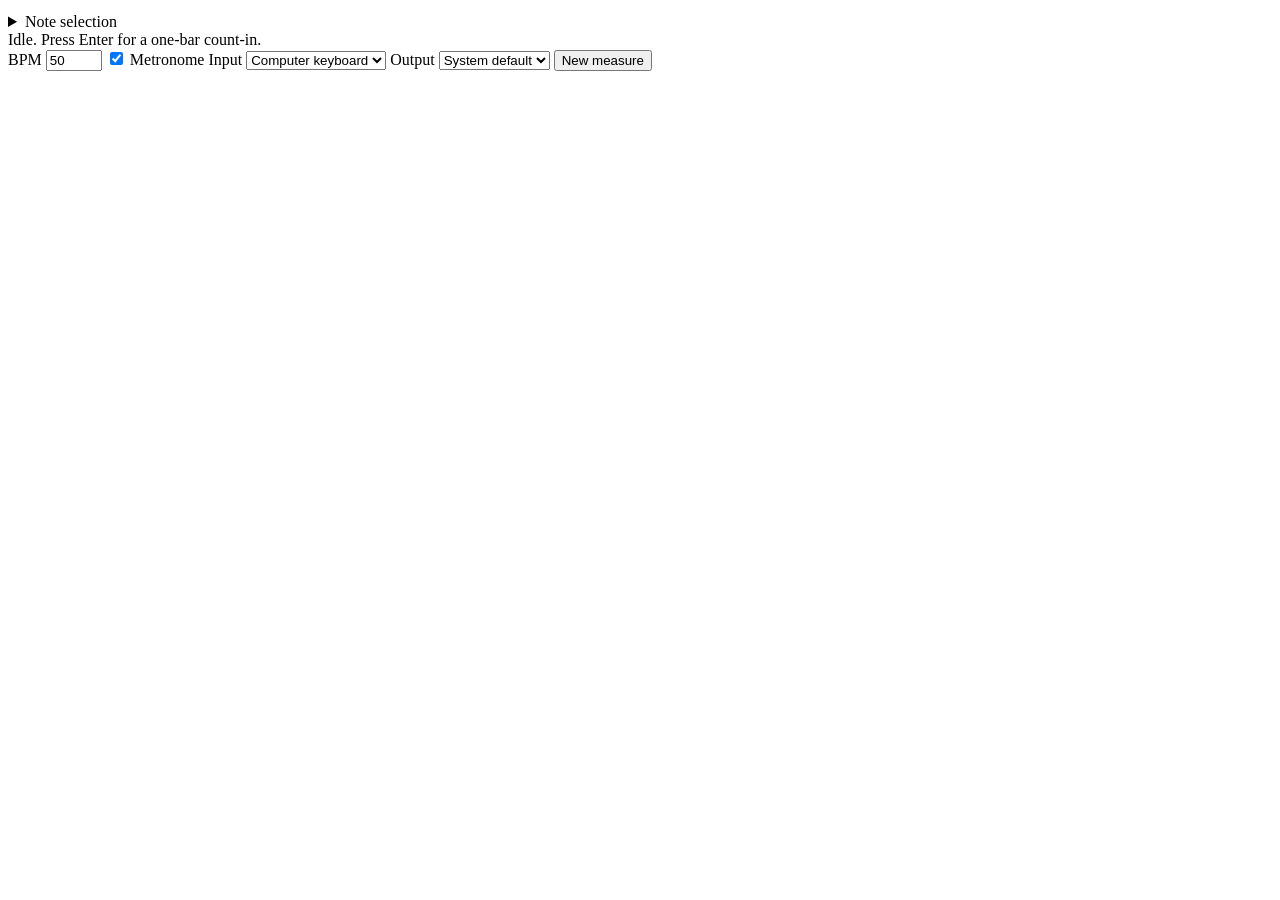
==== frontend/index.html @ 41a7dcbd "add interactive rhythm preview popup with timing grid and loop playback for individual notes" ====
<!doctype html>
<html>
  <head>
    <meta charset="utf-8">
    <meta name="viewport" content="width=device-width, initial-scale=1">
    <title>VexFlow pywebview test</title>
    <link rel="stylesheet" href="/styles.css">
  </head>
  <body>
    <main>
      <pre id="error"></pre>
      <div id="notation"></div>
      <details id="settings-panel">
        <summary>Note selection</summary>
        <section id="settings" aria-label="Note selection"></section>
      </details>
      <section id="timeline" aria-label="Recorded input timeline" hidden>
        <div class="timeline-row">
          <div></div>
          <div id="timeline-grid" class="timeline-grid"></div>
        </div>
        <div class="timeline-row">
          <div class="timeline-row-label timeline-expected-label">
            <span>Expected</span>
            <button
              id="play-expected"
              class="timeline-play-button"
              type="button"
              aria-label="Play expected rhythm"
              title="Play expected rhythm"
            >▶</button>
          </div>
          <div id="expected-track" class="timeline-track"></div>
        </div>
        <div class="timeline-row">
          <div class="timeline-row-label">Input</div>
          <div id="recorded-track" class="timeline-track"></div>
        </div>
      </section>
      <footer>
        <div id="status">Idle. Press Enter for a one-bar count-in.</div>
        <div id="controls">
          <label for="bpm">BPM <input id="bpm" type="number" min="40" max="300" value="50"></label>
          <label for="metronome"><input id="metronome" type="checkbox" checked> Metronome</label>
          <label for="midi-input">Input
            <select id="midi-input" aria-label="Input device">
              <option value="">Computer keyboard</option>
            </select>
          </label>
          <label for="audio-output">Output
            <select id="audio-output" aria-label="Audio output device">
              <option value="">System default</option>
            </select>
          </label>
          <button id="randomize" type="button">New measure</button>
        </div>
      </footer>
    </main>

    <dialog id="note-preview-dialog" aria-labelledby="note-preview-title">
      <div class="note-preview-header">
        <h2 id="note-preview-title"></h2>
        <button
          id="close-note-preview"
          class="note-preview-close"
          type="button"
          aria-label="Close rhythm preview"
          title="Close"
        >×</button>
      </div>
      <div class="note-preview-image-frame">
        <img id="note-preview-image" alt="">
      </div>
      <div
        id="note-preview-timing"
        class="note-preview-timing"
        aria-label="Rhythm timing grid"
      >
        <div id="note-preview-grid-labels" class="note-preview-grid-labels"></div>
        <div id="note-preview-track" class="note-preview-track"></div>
      </div>
      <div id="note-preview-playback-controls" class="note-preview-footer">
        <label for="note-preview-bpm">
          BPM
          <input
            id="note-preview-bpm"
            type="number"
            min="40"
            max="300"
            value="50"
          >
        </label>
        <button id="play-note-preview" type="button">▶ Loop with metronome</button>
      </div>
    </dialog>

    <script src="/app.js"></script>
  </body>
</html>
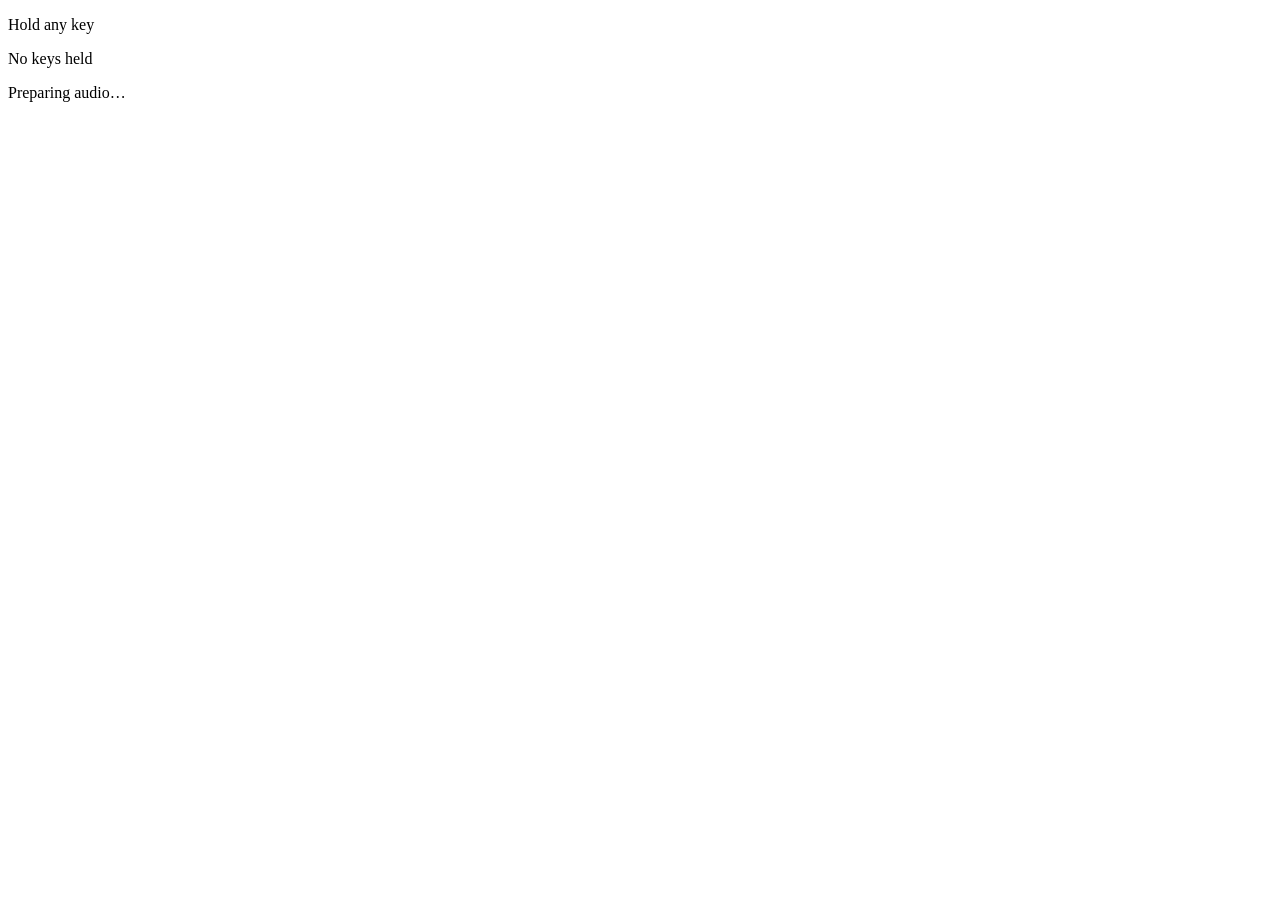
==== commit 0fe495a2: "pure web flow PoC" ====
--- a/frontend/index.html
+++ b/frontend/index.html
@@ -1,99 +1,18 @@
 <!doctype html>
-<html>
+<html lang="en">
   <head>
     <meta charset="utf-8">
     <meta name="viewport" content="width=device-width, initial-scale=1">
-    <title>VexFlow pywebview test</title>
+    <title>Web Audio Latency Test</title>
     <link rel="stylesheet" href="/styles.css">
   </head>
   <body>
     <main>
-      <pre id="error"></pre>
-      <div id="notation"></div>
-      <details id="settings-panel">
-        <summary>Note selection</summary>
-        <section id="settings" aria-label="Note selection"></section>
-      </details>
-      <section id="timeline" aria-label="Recorded input timeline" hidden>
-        <div class="timeline-row">
-          <div></div>
-          <div id="timeline-grid" class="timeline-grid"></div>
-        </div>
-        <div class="timeline-row">
-          <div class="timeline-row-label timeline-expected-label">
-            <span>Expected</span>
-            <button
-              id="play-expected"
-              class="timeline-play-button"
-              type="button"
-              aria-label="Play expected rhythm"
-              title="Play expected rhythm"
-            >▶</button>
-          </div>
-          <div id="expected-track" class="timeline-track"></div>
-        </div>
-        <div class="timeline-row">
-          <div class="timeline-row-label">Input</div>
-          <div id="recorded-track" class="timeline-track"></div>
-        </div>
-      </section>
-      <footer>
-        <div id="status">Idle. Press Enter for a one-bar count-in.</div>
-        <div id="controls">
-          <label for="bpm">BPM <input id="bpm" type="number" min="40" max="300" value="50"></label>
-          <label for="metronome"><input id="metronome" type="checkbox" checked> Metronome</label>
-          <label for="midi-input">Input
-            <select id="midi-input" aria-label="Input device">
-              <option value="">Computer keyboard</option>
-            </select>
-          </label>
-          <label for="audio-output">Output
-            <select id="audio-output" aria-label="Audio output device">
-              <option value="">System default</option>
-            </select>
-          </label>
-          <button id="randomize" type="button">New measure</button>
-        </div>
-      </footer>
+      <p id="prompt">Hold any key</p>
+      <p id="key-state">No keys held</p>
+      <p id="audio-state">Preparing audio…</p>
+      <p id="error" role="alert" hidden></p>
     </main>
-
-    <dialog id="note-preview-dialog" aria-labelledby="note-preview-title">
-      <div class="note-preview-header">
-        <h2 id="note-preview-title"></h2>
-        <button
-          id="close-note-preview"
-          class="note-preview-close"
-          type="button"
-          aria-label="Close rhythm preview"
-          title="Close"
-        >×</button>
-      </div>
-      <div class="note-preview-image-frame">
-        <img id="note-preview-image" alt="">
-      </div>
-      <div
-        id="note-preview-timing"
-        class="note-preview-timing"
-        aria-label="Rhythm timing grid"
-      >
-        <div id="note-preview-grid-labels" class="note-preview-grid-labels"></div>
-        <div id="note-preview-track" class="note-preview-track"></div>
-      </div>
-      <div id="note-preview-playback-controls" class="note-preview-footer">
-        <label for="note-preview-bpm">
-          BPM
-          <input
-            id="note-preview-bpm"
-            type="number"
-            min="40"
-            max="300"
-            value="50"
-          >
-        </label>
-        <button id="play-note-preview" type="button">▶ Loop with metronome</button>
-      </div>
-    </dialog>
-
     <script src="/app.js"></script>
   </body>
 </html>
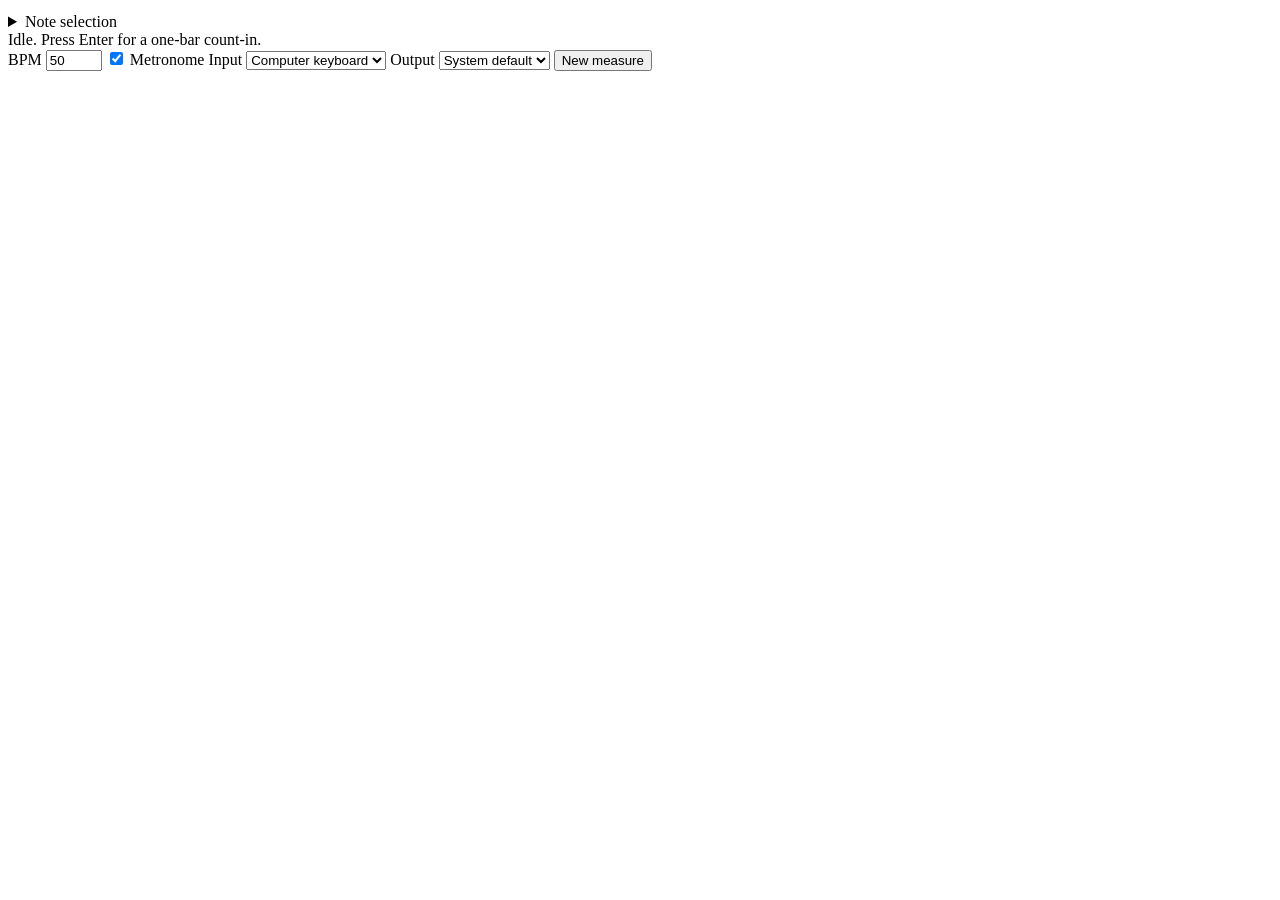
==== commit 65f70677: "upgrade to vexflow v5.0.0" ====
--- a/frontend/index.html
+++ b/frontend/index.html
@@ -1,18 +1,161 @@
 <!doctype html>
-<html lang="en">
+<html>
   <head>
     <meta charset="utf-8">
     <meta name="viewport" content="width=device-width, initial-scale=1">
-    <title>Web Audio Latency Test</title>
+    <title>VexFlow pywebview test</title>
     <link rel="stylesheet" href="/styles.css">
   </head>
   <body>
     <main>
-      <p id="prompt">Hold any key</p>
-      <p id="key-state">No keys held</p>
-      <p id="audio-state">Preparing audio…</p>
-      <p id="error" role="alert" hidden></p>
+      <pre id="error"></pre>
+      <div id="notation"></div>
+      <details id="settings-panel">
+        <summary>Note selection</summary>
+        <section id="settings" aria-label="Note selection"></section>
+      </details>
+      <section id="timeline" aria-label="Recorded input timeline" hidden>
+        <div class="timeline-row">
+          <div></div>
+          <div id="timeline-grid" class="timeline-grid"></div>
+        </div>
+        <div class="timeline-row">
+          <div class="timeline-row-label timeline-expected-label">
+            <span>Expected</span>
+            <button
+              id="play-expected"
+              class="timeline-play-button"
+              type="button"
+              aria-label="Play expected rhythm"
+              title="Play expected rhythm"
+            >▶</button>
+          </div>
+          <div id="expected-track" class="timeline-track"></div>
+        </div>
+        <div class="timeline-row">
+          <div class="timeline-row-label">Input</div>
+          <div id="recorded-track" class="timeline-track"></div>
+        </div>
+      </section>
+      <footer>
+        <div id="status">Idle. Press Enter for a one-bar count-in.</div>
+        <div id="controls">
+          <label for="bpm">BPM <input id="bpm" type="number" min="40" max="300" value="50"></label>
+          <label for="metronome"><input id="metronome" type="checkbox" checked> Metronome</label>
+          <label for="midi-input">Input
+            <select id="midi-input" aria-label="Input device">
+              <option value="">Computer keyboard</option>
+            </select>
+          </label>
+          <label for="audio-output">Output
+            <select id="audio-output" aria-label="Audio output device">
+              <option value="">System default</option>
+            </select>
+          </label>
+          <button id="randomize" type="button">New measure</button>
+        </div>
+      </footer>
     </main>
+
+    <dialog id="note-preview-dialog" aria-labelledby="note-preview-title">
+      <div class="note-preview-header">
+        <h2 id="note-preview-title"></h2>
+        <button
+          id="close-note-preview"
+          class="note-preview-close"
+          type="button"
+          aria-label="Close rhythm preview"
+          title="Close"
+        >×</button>
+      </div>
+      <div class="note-preview-image-frame">
+        <div id="note-preview-image" role="img"></div>
+      </div>
+      <details id="note-preview-grid-details" class="preview-grid-disclosure">
+        <summary>Grid</summary>
+        <div
+          id="note-preview-timing"
+          class="note-preview-timing"
+          aria-label="Rhythm timing grid"
+        >
+          <div
+            id="note-preview-grid-labels"
+            class="note-preview-grid-labels"
+          ></div>
+          <div id="note-preview-track" class="note-preview-track"></div>
+        </div>
+      </details>
+      <div id="note-preview-playback-controls" class="note-preview-footer">
+        <label for="note-preview-bpm">
+          BPM
+          <input
+            id="note-preview-bpm"
+            type="number"
+            min="40"
+            max="300"
+            value="50"
+          >
+        </label>
+        <button id="play-note-preview" type="button">▶ Loop with metronome</button>
+      </div>
+    </dialog>
+
+    <dialog
+      id="selection-preview-dialog"
+      aria-labelledby="selection-preview-title"
+    >
+      <div class="note-preview-header">
+        <h2 id="selection-preview-title">Selected rhythm</h2>
+        <button
+          id="close-selection-preview"
+          class="note-preview-close"
+          type="button"
+          aria-label="Close selected rhythm preview"
+          title="Close"
+        >×</button>
+      </div>
+      <div
+        id="selection-preview-notation"
+        class="note-preview-image-frame"
+        aria-label="Selected rhythm notation"
+      ></div>
+      <details
+        id="selection-preview-grid-details"
+        class="preview-grid-disclosure"
+      >
+        <summary>Grid</summary>
+        <div
+          id="selection-preview-timing"
+          class="note-preview-timing"
+          aria-label="Selected rhythm timing grid"
+        >
+          <div
+            id="selection-preview-grid-labels"
+            class="note-preview-grid-labels"
+          ></div>
+          <div
+            id="selection-preview-track"
+            class="note-preview-track"
+          ></div>
+        </div>
+      </details>
+      <div class="note-preview-footer">
+        <label for="selection-preview-bpm">
+          BPM
+          <input
+            id="selection-preview-bpm"
+            type="number"
+            min="40"
+            max="300"
+            value="50"
+          >
+        </label>
+        <button id="play-selection-preview" type="button">
+          ▶ Play with metronome
+        </button>
+      </div>
+    </dialog>
+
     <script src="/app.js"></script>
   </body>
 </html>
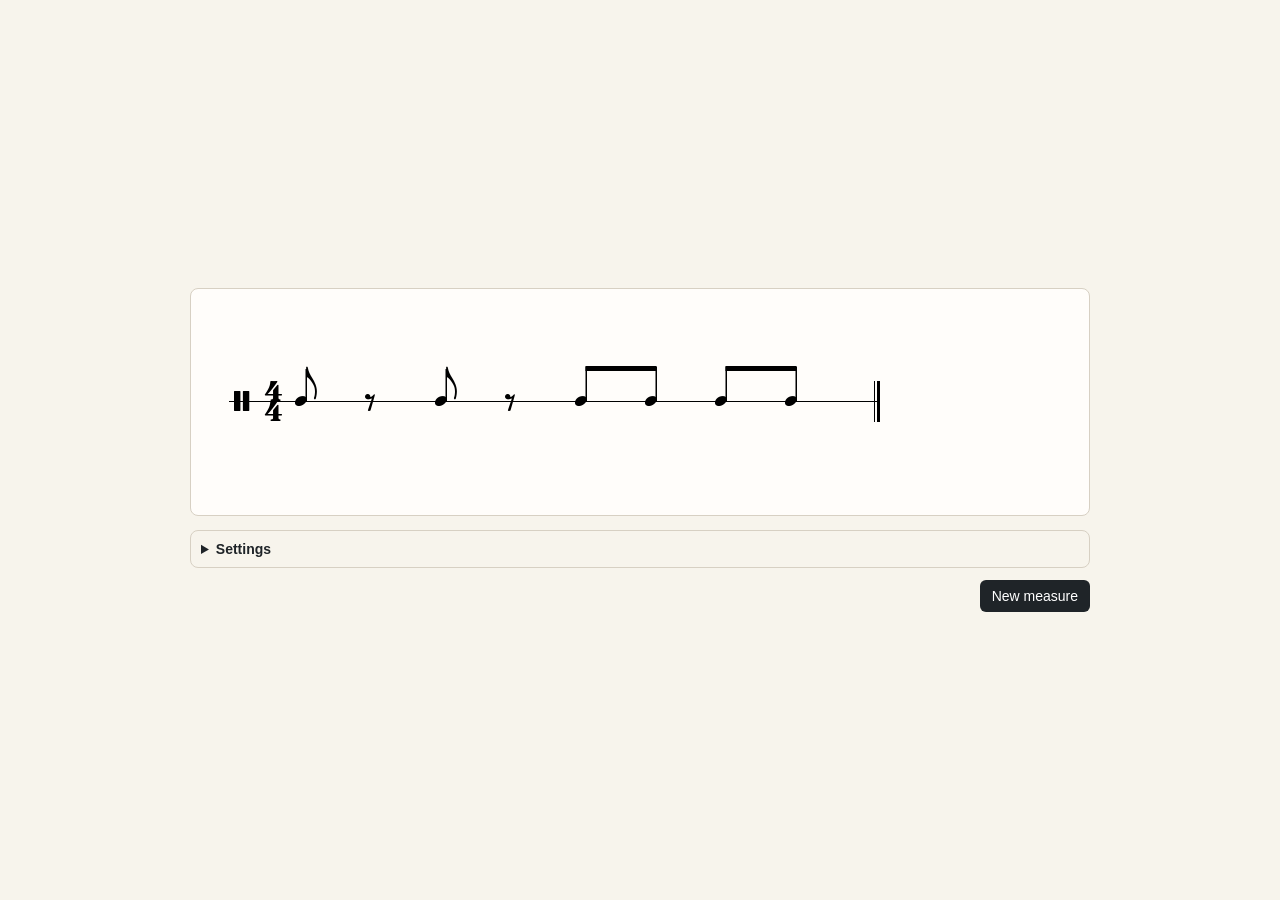
==== commit 55d578d7: "web version midi support" ====
--- a/frontend/index.html
+++ b/frontend/index.html
@@ -1,17 +1,31 @@
 <!doctype html>
-<html>
+<html lang="en">
   <head>
     <meta charset="utf-8">
     <meta name="viewport" content="width=device-width, initial-scale=1">
-    <title>VexFlow pywebview test</title>
-    <link rel="stylesheet" href="/styles.css">
+    <title>Rhythm Randomiser</title>
+    <link rel="stylesheet" href="styles.css?v=11">
   </head>
   <body>
     <main>
       <pre id="error"></pre>
       <div id="notation"></div>
       <details id="settings-panel">
-        <summary>Note selection</summary>
+        <summary>Settings</summary>
+        <div id="controls" aria-label="Practice settings">
+          <label for="bpm">BPM <input id="bpm" type="number" min="40" max="300" value="50"></label>
+          <label for="metronome"><input id="metronome" type="checkbox" checked> Metronome</label>
+          <label class="device-selector" for="midi-input">Input
+            <select id="midi-input" aria-label="Input device">
+              <option value="">Computer keyboard</option>
+            </select>
+          </label>
+          <label class="device-selector" for="audio-output">Output
+            <select id="audio-output" aria-label="Audio output device">
+              <option value="">System default</option>
+            </select>
+          </label>
+        </div>
         <section id="settings" aria-label="Note selection"></section>
       </details>
       <section id="timeline" aria-label="Recorded input timeline" hidden>
@@ -38,23 +52,24 @@
         </div>
       </section>
       <footer>
-        <div id="status">Idle. Press Enter for a one-bar count-in.</div>
-        <div id="controls">
-          <label for="bpm">BPM <input id="bpm" type="number" min="40" max="300" value="50"></label>
-          <label for="metronome"><input id="metronome" type="checkbox" checked> Metronome</label>
-          <label for="midi-input">Input
-            <select id="midi-input" aria-label="Input device">
-              <option value="">Computer keyboard</option>
-            </select>
-          </label>
-          <label for="audio-output">Output
-            <select id="audio-output" aria-label="Audio output device">
-              <option value="">System default</option>
-            </select>
-          </label>
-          <button id="randomize" type="button">New measure</button>
-        </div>
+        <button id="randomize" type="button">New measure</button>
       </footer>
+      <div id="hold-pads" aria-label="Rhythm input pads" hidden>
+        <button
+          class="hold-pad"
+          type="button"
+          data-pad-key="pad-1"
+          data-pad-label="Pad 1"
+          aria-label="Rhythm input pad 1"
+        >Pad 1 · Tap to start</button>
+        <button
+          class="hold-pad"
+          type="button"
+          data-pad-key="pad-2"
+          data-pad-label="Pad 2"
+          aria-label="Rhythm input pad 2"
+        >Pad 2 · Tap to start</button>
+      </div>
     </main>
 
     <dialog id="note-preview-dialog" aria-labelledby="note-preview-title">
@@ -156,6 +171,7 @@
       </div>
     </dialog>
 
-    <script src="/app.js"></script>
+    <script src="runtime.js?v=7"></script>
+    <script src="app.js?v=11"></script>
   </body>
 </html>
--- a/frontend/styles.css
+++ b/frontend/styles.css
@@ -0,0 +1,638 @@
+html,
+body {
+  margin: 0;
+  height: 100%;
+  background: #f7f4ec;
+  color: #1f2428;
+  font-family: -apple-system, BlinkMacSystemFont, "Segoe UI", sans-serif;
+}
+
+body {
+  display: grid;
+  place-items: center;
+}
+
+main {
+  width: min(900px, calc(100vw - 48px));
+}
+
+#notation {
+  min-height: 190px;
+  background: #fffdfa;
+  border: 1px solid #d7d0c3;
+  border-radius: 8px;
+  cursor: crosshair;
+  padding: 24px 18px 12px;
+  position: relative;
+  touch-action: none;
+  user-select: none;
+}
+
+#notation > svg {
+  display: block;
+  height: auto;
+  max-width: 100%;
+}
+
+#notation.is-selection-disabled {
+  cursor: default;
+}
+
+.notation-selection {
+  background: rgb(213 139 42 / 0.22);
+  border: 2px solid rgb(168 100 23 / 0.72);
+  border-radius: 7px;
+  box-sizing: border-box;
+  pointer-events: none;
+  position: absolute;
+  z-index: 2;
+}
+
+#error {
+  background: #fff1f1;
+  border: 1px solid #d08989;
+  border-radius: 8px;
+  color: #7a2020;
+  display: none;
+  font-family: ui-monospace, SFMono-Regular, Menlo, monospace;
+  font-size: 12px;
+  margin-bottom: 12px;
+  padding: 10px;
+  white-space: pre-wrap;
+}
+
+#settings {
+  display: grid;
+  gap: 10px;
+  grid-template-columns: repeat(2, minmax(0, 1fr));
+  max-height: 420px;
+  overflow: auto;
+  padding-right: 4px;
+}
+
+#settings-panel {
+  border: 1px solid #d7d0c3;
+  border-radius: 8px;
+  margin-top: 14px;
+  padding: 10px;
+}
+
+#settings-panel summary {
+  cursor: pointer;
+  font-size: 14px;
+  font-weight: 650;
+}
+
+#settings-panel[open] summary {
+  margin-bottom: 10px;
+}
+
+.practice-presets {
+  background: #fffdfa;
+  border: 1px solid #d7d0c3;
+  border-radius: 8px;
+  grid-column: 1 / -1;
+  padding: 10px;
+}
+
+.preset-header {
+  align-items: baseline;
+  display: flex;
+  gap: 12px;
+  justify-content: space-between;
+  margin-bottom: 8px;
+}
+
+.preset-header h2 {
+  font-size: 13px;
+  margin: 0;
+}
+
+#selected-rhythm-count {
+  color: #596066;
+  font-size: 12px;
+}
+
+.preset-options {
+  display: grid;
+  gap: 7px;
+  grid-template-columns: repeat(5, minmax(0, 1fr));
+}
+
+.preset-button {
+  background: #ede6d7;
+  color: #1f2428;
+  min-width: 0;
+  padding: 8px;
+  text-align: left;
+}
+
+.preset-button strong,
+.preset-button span {
+  display: block;
+}
+
+.preset-button strong {
+  font-size: 12px;
+  margin-bottom: 3px;
+}
+
+.preset-button span {
+  color: #596066;
+  font-size: 10px;
+  line-height: 1.25;
+}
+
+fieldset {
+  border: 1px solid #d7d0c3;
+  border-radius: 8px;
+  margin: 0;
+  padding: 10px;
+}
+
+legend {
+  color: #1f2428;
+  font-size: 13px;
+  font-weight: 650;
+  padding: 0 4px;
+}
+
+.group-actions {
+  display: flex;
+  gap: 8px;
+  margin-bottom: 8px;
+}
+
+.group-actions button {
+  background: #ede6d7;
+  color: #1f2428;
+  font-size: 12px;
+  padding: 5px 8px;
+}
+
+.note-options {
+  display: grid;
+  gap: 6px;
+}
+
+.note-option {
+  align-items: center;
+  display: flex;
+  gap: 8px;
+  justify-content: space-between;
+}
+
+.note-option > label {
+  flex: 1 1 auto;
+  justify-content: flex-start;
+}
+
+label {
+  align-items: center;
+  display: flex;
+  gap: 7px;
+  font-size: 13px;
+  justify-content: space-between;
+  line-height: 1.25;
+}
+
+input {
+  margin: 0;
+}
+
+.note-option-text {
+  align-items: center;
+  display: flex;
+  gap: 7px;
+  min-width: 0;
+}
+
+.note-icon {
+  display: block;
+  height: 60px;
+  max-width: 150px;
+  width: auto;
+}
+
+.note-icon-button {
+  align-items: center;
+  background: transparent;
+  border: 1px solid transparent;
+  display: flex;
+  flex: 0 0 auto;
+  justify-content: center;
+  min-height: 68px;
+  min-width: 0;
+  padding: 3px 7px;
+}
+
+.note-icon-button:hover,
+.note-icon-button:focus-visible {
+  background: #ede6d7;
+  border-color: #b9b0a1;
+}
+
+#note-preview-dialog,
+#selection-preview-dialog {
+  background: #fffdfa;
+  border: 1px solid #b9b0a1;
+  border-radius: 12px;
+  box-shadow: 0 18px 55px rgb(31 36 40 / 0.28);
+  color: #1f2428;
+  padding: 18px;
+  width: min(430px, calc(100vw - 64px));
+}
+
+#note-preview-dialog::backdrop,
+#selection-preview-dialog::backdrop {
+  background: rgb(31 36 40 / 0.38);
+}
+
+.note-preview-header,
+.note-preview-footer {
+  align-items: center;
+  display: flex;
+  gap: 12px;
+  justify-content: space-between;
+}
+
+.note-preview-footer[hidden] {
+  display: none;
+}
+
+.note-preview-header h2 {
+  font-size: 18px;
+  margin: 0;
+}
+
+.note-preview-close {
+  background: transparent;
+  color: #1f2428;
+  font-size: 26px;
+  line-height: 1;
+  padding: 2px 7px 5px;
+}
+
+.note-preview-close:hover,
+.note-preview-close:focus-visible {
+  background: #ede6d7;
+}
+
+.note-preview-image-frame {
+  align-items: center;
+  background: #ffffff;
+  border: 1px solid #ded7cb;
+  border-radius: 8px;
+  display: flex;
+  justify-content: center;
+  margin: 16px 0;
+  min-height: 210px;
+  padding: 16px;
+}
+
+#note-preview-image {
+  align-items: center;
+  display: flex;
+  height: 190px;
+  justify-content: center;
+  max-width: 100%;
+  width: 340px;
+}
+
+#note-preview-image svg {
+  display: block;
+  height: auto;
+  max-height: 100%;
+  max-width: 100%;
+  width: auto;
+}
+
+#selection-preview-notation {
+  overflow: hidden;
+}
+
+#selection-preview-notation svg {
+  display: block;
+  height: auto;
+  max-height: 190px;
+  max-width: 100%;
+}
+
+.preview-grid-disclosure {
+  margin-bottom: 16px;
+}
+
+.preview-grid-disclosure summary {
+  color: #596066;
+  cursor: pointer;
+  font-size: 13px;
+  font-weight: 650;
+  width: fit-content;
+}
+
+.preview-grid-disclosure[open] summary {
+  margin-bottom: 8px;
+}
+
+.note-preview-grid-labels {
+  display: grid;
+}
+
+.note-preview-grid-label {
+  border-left: 1px solid #d9d1c2;
+  color: #6a6259;
+  font-size: 11px;
+  min-height: 20px;
+  padding-left: 4px;
+}
+
+.note-preview-grid-label.is-beat {
+  border-left-color: #1f2428;
+  color: #1f2428;
+  font-weight: 650;
+}
+
+.note-preview-track {
+  background: #ffffff;
+  border: 1px solid #ded7cb;
+  border-radius: 6px;
+  height: 34px;
+  overflow: hidden;
+  position: relative;
+}
+
+.note-preview-grid-line {
+  background: #d9d1c2;
+  bottom: 0;
+  position: absolute;
+  top: 0;
+  width: 1px;
+}
+
+.note-preview-grid-line.is-beat {
+  background: #8a8174;
+}
+
+.note-preview-event {
+  background: #d58b2a;
+  border-radius: 4px;
+  height: 18px;
+  min-width: 2px;
+  position: absolute;
+  top: 8px;
+}
+
+.note-preview-rest-label {
+  color: #8a8174;
+  font-size: 12px;
+  left: 8px;
+  position: absolute;
+  top: 9px;
+}
+
+#note-preview-bpm {
+  border: 1px solid #b9b0a1;
+  border-radius: 6px;
+  font: inherit;
+  font-size: 14px;
+  padding: 7px 8px;
+  width: 72px;
+}
+
+#selection-preview-bpm {
+  border: 1px solid #b9b0a1;
+  border-radius: 6px;
+  font: inherit;
+  font-size: 14px;
+  padding: 7px 8px;
+  width: 72px;
+}
+
+#play-note-preview.is-playing {
+  background: #a86417;
+}
+
+#play-selection-preview.is-playing {
+  background: #a86417;
+}
+
+#controls {
+  align-items: center;
+  background: #fffdfa;
+  border: 1px solid #d7d0c3;
+  border-radius: 8px;
+  display: flex;
+  flex-wrap: wrap;
+  gap: 14px;
+  justify-content: flex-start;
+  margin-bottom: 10px;
+  padding: 10px;
+}
+
+#controls label {
+  justify-content: flex-start;
+}
+
+#bpm {
+  border: 1px solid #b9b0a1;
+  border-radius: 6px;
+  font: inherit;
+  font-size: 14px;
+  padding: 7px 8px;
+  width: 78px;
+}
+
+#midi-input,
+#audio-output {
+  background: #fffdfa;
+  border: 1px solid #b9b0a1;
+  border-radius: 6px;
+  font: inherit;
+  font-size: 13px;
+  max-width: 190px;
+  padding: 7px 8px;
+}
+
+#timeline {
+  background: #fffdfa;
+  border: 1px solid #d7d0c3;
+  border-radius: 8px;
+  margin-top: 14px;
+  padding: 12px;
+}
+
+#timeline[hidden] {
+  display: none;
+}
+
+.timeline-row {
+  align-items: center;
+  display: grid;
+  gap: 10px;
+  grid-template-columns: 88px 1fr;
+  margin-top: 8px;
+}
+
+.timeline-row-label {
+  color: #596066;
+  font-size: 12px;
+  font-weight: 650;
+}
+
+.timeline-expected-label {
+  align-items: center;
+  display: flex;
+  gap: 7px;
+}
+
+.timeline-play-button {
+  align-items: center;
+  background: #d58b2a;
+  border-radius: 50%;
+  display: inline-flex;
+  font-size: 9px;
+  height: 22px;
+  justify-content: center;
+  line-height: 1;
+  padding: 0 0 0 2px;
+  width: 22px;
+}
+
+.timeline-play-button.is-playing {
+  padding-left: 0;
+}
+
+.timeline-grid {
+  grid-column: 2;
+  display: grid;
+  margin-bottom: 8px;
+}
+
+.timeline-marker {
+  border-left: 1px solid #d9d1c2;
+  color: #6a6259;
+  font-size: 11px;
+  min-height: 20px;
+  padding-left: 4px;
+}
+
+.timeline-marker.is-beat {
+  border-left-color: #1f2428;
+  color: #1f2428;
+  font-weight: 650;
+}
+
+.timeline-track {
+  height: 34px;
+  position: relative;
+}
+
+.timeline-grid-line {
+  background: #d9d1c2;
+  bottom: 0;
+  position: absolute;
+  top: 0;
+  width: 1px;
+}
+
+.timeline-grid-line.is-beat {
+  background: #8a8174;
+}
+
+.recorded-event {
+  background: #2364aa;
+  border-radius: 4px;
+  height: 18px;
+  min-width: 2px;
+  position: absolute;
+  top: 8px;
+}
+
+.expected-event {
+  background: #d58b2a;
+  border-radius: 4px;
+  height: 18px;
+  min-width: 2px;
+  position: absolute;
+  top: 8px;
+}
+
+.timeline-empty {
+  color: #8a8174;
+  font-size: 12px;
+  left: 8px;
+  position: absolute;
+  top: 9px;
+}
+
+footer {
+  align-items: center;
+  display: flex;
+  gap: 12px;
+  justify-content: flex-end;
+  margin-top: 12px;
+}
+
+button {
+  appearance: none;
+  background: #1f2428;
+  border: 0;
+  border-radius: 6px;
+  color: #ffffff;
+  cursor: pointer;
+  font: inherit;
+  font-size: 14px;
+  padding: 8px 12px;
+}
+
+button:disabled,
+input:disabled,
+select:disabled {
+  cursor: not-allowed;
+  opacity: 0.55;
+}
+
+#hold-pads {
+  display: grid;
+  gap: 12px;
+  grid-template-columns: repeat(2, minmax(0, 1fr));
+  margin-top: 14px;
+}
+
+.hold-pad {
+  background: #d58b2a;
+  font-size: 18px;
+  font-weight: 700;
+  min-height: 104px;
+  touch-action: none;
+  user-select: none;
+  width: 100%;
+  -webkit-user-select: none;
+}
+
+.hold-pad.is-held {
+  background: #a86417;
+  transform: scale(0.995);
+}
+
+#hold-pads[hidden] {
+  display: none;
+}
+
+@media (max-width: 760px) {
+  #notation {
+    min-height: 0;
+  }
+
+  #controls .device-selector {
+    display: none;
+  }
+
+  #settings {
+    grid-template-columns: 1fr;
+  }
+
+  .preset-options {
+    grid-template-columns: repeat(2, minmax(0, 1fr));
+  }
+}
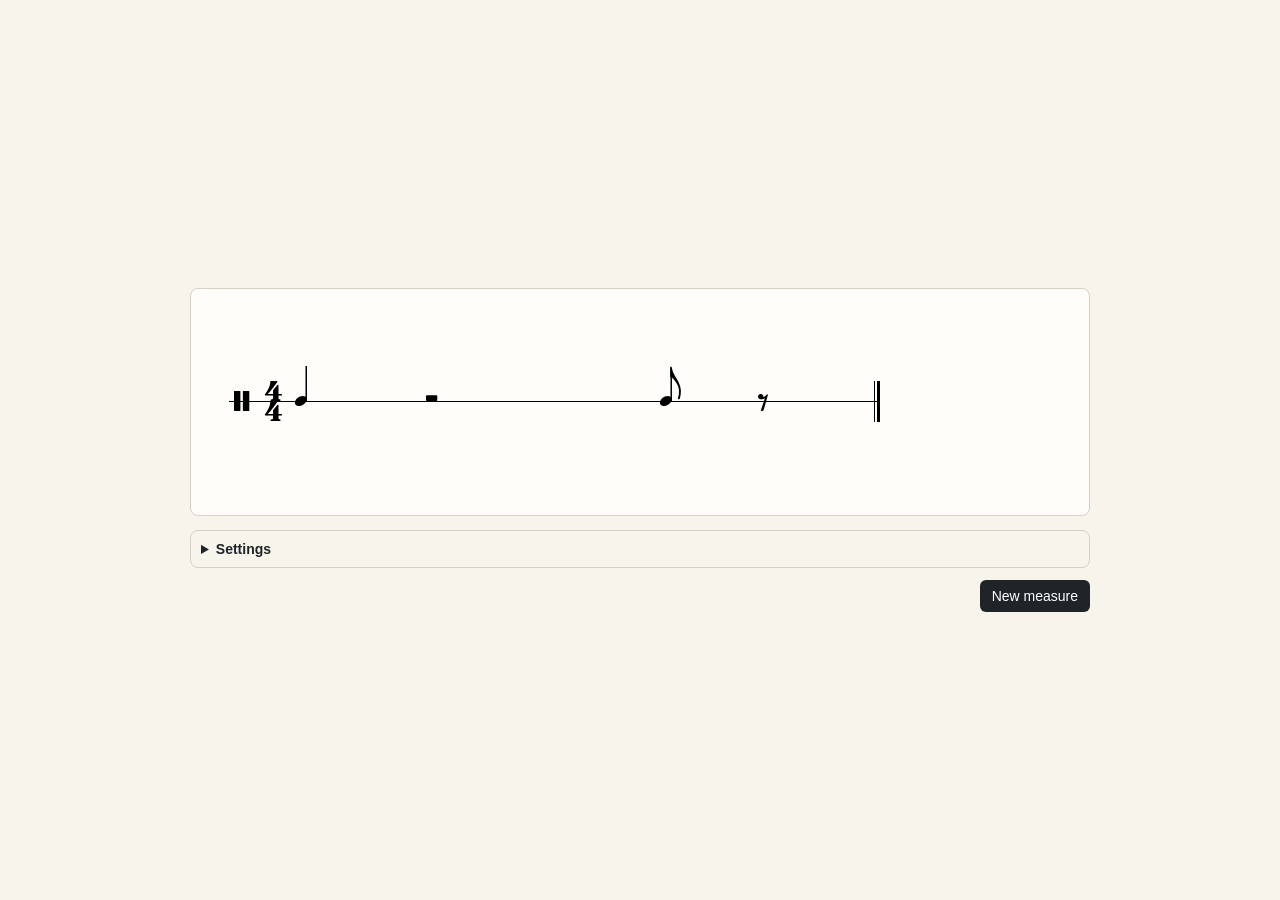
==== commit bfc80299: "silent mode/visual metronome" ====
--- a/frontend/index.html
+++ b/frontend/index.html
@@ -4,17 +4,30 @@
     <meta charset="utf-8">
     <meta name="viewport" content="width=device-width, initial-scale=1">
     <title>Rhythm Randomiser</title>
-    <link rel="stylesheet" href="styles.css?v=11">
+    <link rel="stylesheet" href="styles.css?v=13">
   </head>
   <body>
     <main>
       <pre id="error"></pre>
       <div id="notation"></div>
+      <section
+        id="visual-metronome"
+        aria-label="Visual metronome, stopped"
+        hidden
+      >
+        <div class="visual-metronome-beats" aria-hidden="true">
+          <span class="visual-metronome-beat is-downbeat">1</span>
+          <span class="visual-metronome-beat">2</span>
+          <span class="visual-metronome-beat">3</span>
+          <span class="visual-metronome-beat">4</span>
+        </div>
+      </section>
       <details id="settings-panel">
         <summary>Settings</summary>
         <div id="controls" aria-label="Practice settings">
           <label for="bpm">BPM <input id="bpm" type="number" min="40" max="300" value="50"></label>
           <label for="metronome"><input id="metronome" type="checkbox" checked> Metronome</label>
+          <label for="silent-mode"><input id="silent-mode" type="checkbox"> Silent mode</label>
           <label class="device-selector" for="midi-input">Input
             <select id="midi-input" aria-label="Input device">
               <option value="">Computer keyboard</option>
@@ -52,6 +65,7 @@
         </div>
       </section>
       <footer>
+        <button id="restart" type="button" hidden>Restart</button>
         <button id="randomize" type="button">New measure</button>
       </footer>
       <div id="hold-pads" aria-label="Rhythm input pads" hidden>
@@ -154,7 +168,7 @@
           ></div>
         </div>
       </details>
-      <div class="note-preview-footer">
+      <div id="selection-preview-playback-controls" class="note-preview-footer">
         <label for="selection-preview-bpm">
           BPM
           <input
@@ -172,6 +186,6 @@
     </dialog>
 
     <script src="runtime.js?v=7"></script>
-    <script src="app.js?v=11"></script>
+    <script src="app.js?v=14"></script>
   </body>
 </html>
--- a/frontend/styles.css
+++ b/frontend/styles.css
@@ -36,6 +36,57 @@
 
 #notation.is-selection-disabled {
   cursor: default;
+}
+
+#visual-metronome {
+  align-items: center;
+  background: #fffdfa;
+  border: 1px solid #d7d0c3;
+  border-radius: 8px;
+  display: flex;
+  justify-content: center;
+  margin-top: 14px;
+  padding: 12px 18px;
+}
+
+#visual-metronome[hidden] {
+  display: none;
+}
+
+.visual-metronome-beats {
+  align-items: center;
+  display: flex;
+  gap: clamp(12px, 4vw, 28px);
+}
+
+.visual-metronome-beat {
+  align-items: center;
+  background: #e5ded1;
+  border: 2px solid #c3b9aa;
+  border-radius: 50%;
+  color: #6a6259;
+  display: inline-flex;
+  font-size: 12px;
+  font-variant-numeric: tabular-nums;
+  font-weight: 700;
+  height: 30px;
+  justify-content: center;
+  transition: background-color 70ms linear, border-color 70ms linear,
+    color 70ms linear, transform 70ms ease-out;
+  width: 30px;
+}
+
+.visual-metronome-beat.is-active {
+  background: #2364aa;
+  border-color: #174c85;
+  color: #ffffff;
+  transform: scale(1.18);
+}
+
+.visual-metronome-beat.is-downbeat.is-active {
+  background: #d58b2a;
+  border-color: #a86417;
+  transform: scale(1.28);
 }
 
 .notation-selection {
@@ -635,4 +686,8 @@
   .preset-options {
     grid-template-columns: repeat(2, minmax(0, 1fr));
   }
-}
+
+  #visual-metronome {
+    justify-content: center;
+  }
+}
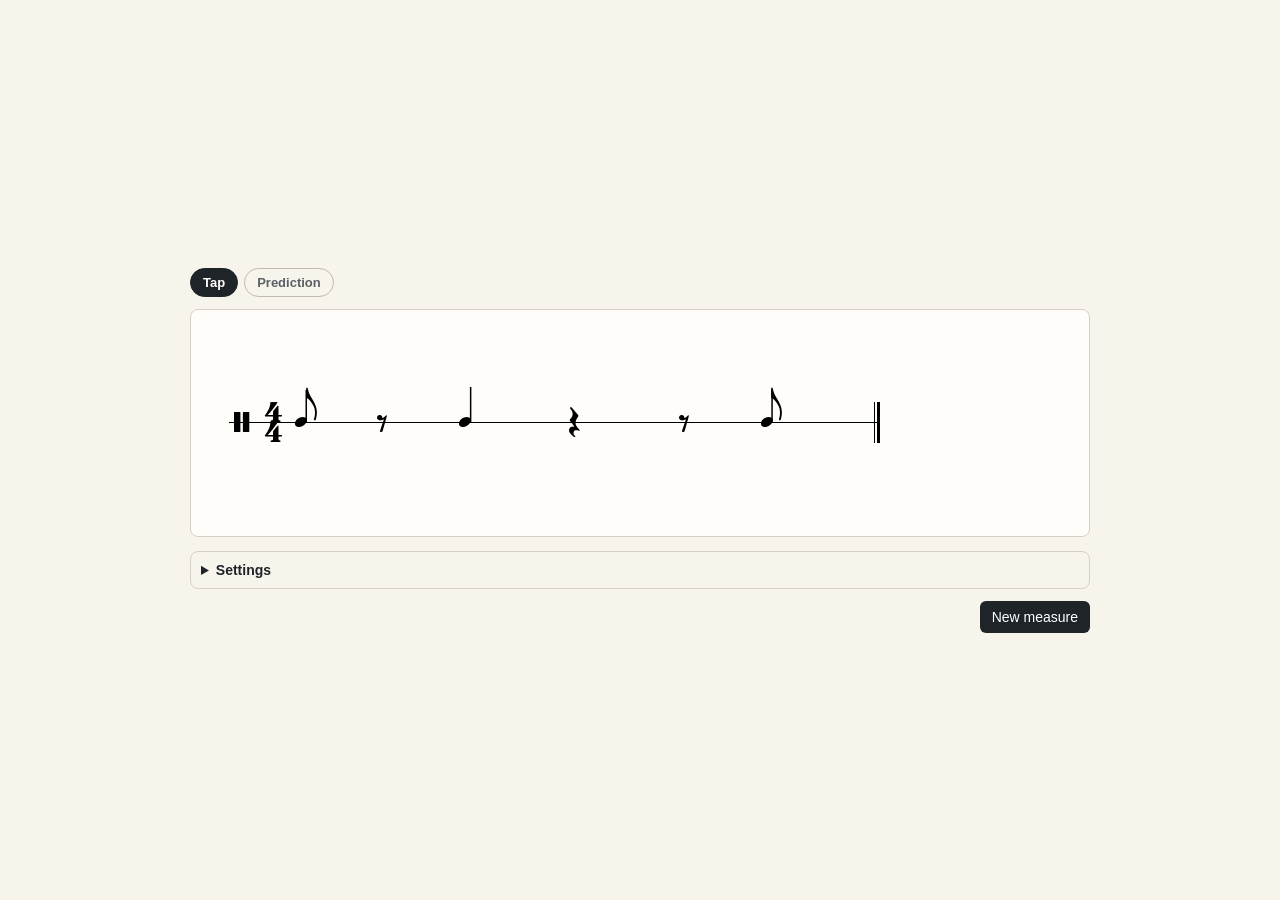
==== commit afb62825: "split into 'tap' & 'prediction' modes" ====
--- a/frontend/index.html
+++ b/frontend/index.html
@@ -4,11 +4,20 @@
     <meta charset="utf-8">
     <meta name="viewport" content="width=device-width, initial-scale=1">
     <title>Rhythm Randomiser</title>
-    <link rel="stylesheet" href="styles.css?v=13">
+    <link rel="stylesheet" href="styles.css?v=14">
   </head>
   <body>
     <main>
       <pre id="error"></pre>
+      <nav id="mode-switcher" aria-label="Practice mode">
+        <a id="tap-mode-link" href="../tap/">Tap</a>
+        <a id="prediction-mode-link" href="../prediction/">Prediction</a>
+      </nav>
+      <section
+        id="prediction-controls"
+        aria-label="Prediction tempo controls"
+        hidden
+      ></section>
       <div id="notation"></div>
       <section
         id="visual-metronome"
@@ -25,8 +34,8 @@
       <details id="settings-panel">
         <summary>Settings</summary>
         <div id="controls" aria-label="Practice settings">
-          <label for="bpm">BPM <input id="bpm" type="number" min="40" max="300" value="50"></label>
-          <label for="metronome"><input id="metronome" type="checkbox" checked> Metronome</label>
+          <label id="bpm-control" for="bpm">BPM <input id="bpm" type="number" min="40" max="300" value="50"></label>
+          <label id="metronome-control" for="metronome"><input id="metronome" type="checkbox" checked> Metronome</label>
           <label for="silent-mode"><input id="silent-mode" type="checkbox"> Silent mode</label>
           <label class="device-selector" for="midi-input">Input
             <select id="midi-input" aria-label="Input device">
@@ -65,6 +74,7 @@
         </div>
       </section>
       <footer>
+        <button id="prediction-play" type="button" hidden>Play</button>
         <button id="restart" type="button" hidden>Restart</button>
         <button id="randomize" type="button">New measure</button>
       </footer>
@@ -185,7 +195,7 @@
       </div>
     </dialog>
 
-    <script src="runtime.js?v=7"></script>
-    <script src="app.js?v=14"></script>
+    <script src="runtime.js?v=9"></script>
+    <script src="app.js?v=19"></script>
   </body>
 </html>
--- a/frontend/styles.css
+++ b/frontend/styles.css
@@ -16,6 +16,53 @@
   width: min(900px, calc(100vw - 48px));
 }
 
+#mode-switcher {
+  display: flex;
+  gap: 6px;
+  margin-bottom: 12px;
+}
+
+#mode-switcher a {
+  border: 1px solid #c3b9aa;
+  border-radius: 999px;
+  color: #596066;
+  font-size: 13px;
+  font-weight: 650;
+  padding: 6px 12px;
+  text-decoration: none;
+}
+
+#mode-switcher a:hover,
+#mode-switcher a:focus-visible {
+  background: #ede6d7;
+  color: #1f2428;
+}
+
+#mode-switcher a[aria-current="page"] {
+  background: #1f2428;
+  border-color: #1f2428;
+  color: #ffffff;
+}
+
+#prediction-controls {
+  align-items: center;
+  background: #fffdfa;
+  border: 1px solid #d7d0c3;
+  border-radius: 8px;
+  display: flex;
+  gap: 18px;
+  margin-bottom: 14px;
+  padding: 10px 12px;
+}
+
+#prediction-controls[hidden] {
+  display: none;
+}
+
+#prediction-controls label {
+  justify-content: flex-start;
+}
+
 #notation {
   min-height: 190px;
   background: #fffdfa;
@@ -32,6 +79,10 @@
   display: block;
   height: auto;
   max-width: 100%;
+}
+
+#notation[hidden] {
+  display: none;
 }
 
 #notation.is-selection-disabled {
@@ -573,9 +624,29 @@
   font-weight: 650;
 }
 
+.timeline-marker.has-measure-end {
+  border-right: 1px solid #1f2428;
+}
+
 .timeline-track {
   height: 34px;
   position: relative;
+}
+
+.timeline-preroll {
+  background: #f1ede6;
+  bottom: 0;
+  left: 0;
+  position: absolute;
+  top: 0;
+}
+
+.timeline-overrun {
+  background: #f1ede6;
+  bottom: 0;
+  position: absolute;
+  right: 0;
+  top: 0;
 }
 
 .timeline-grid-line {
